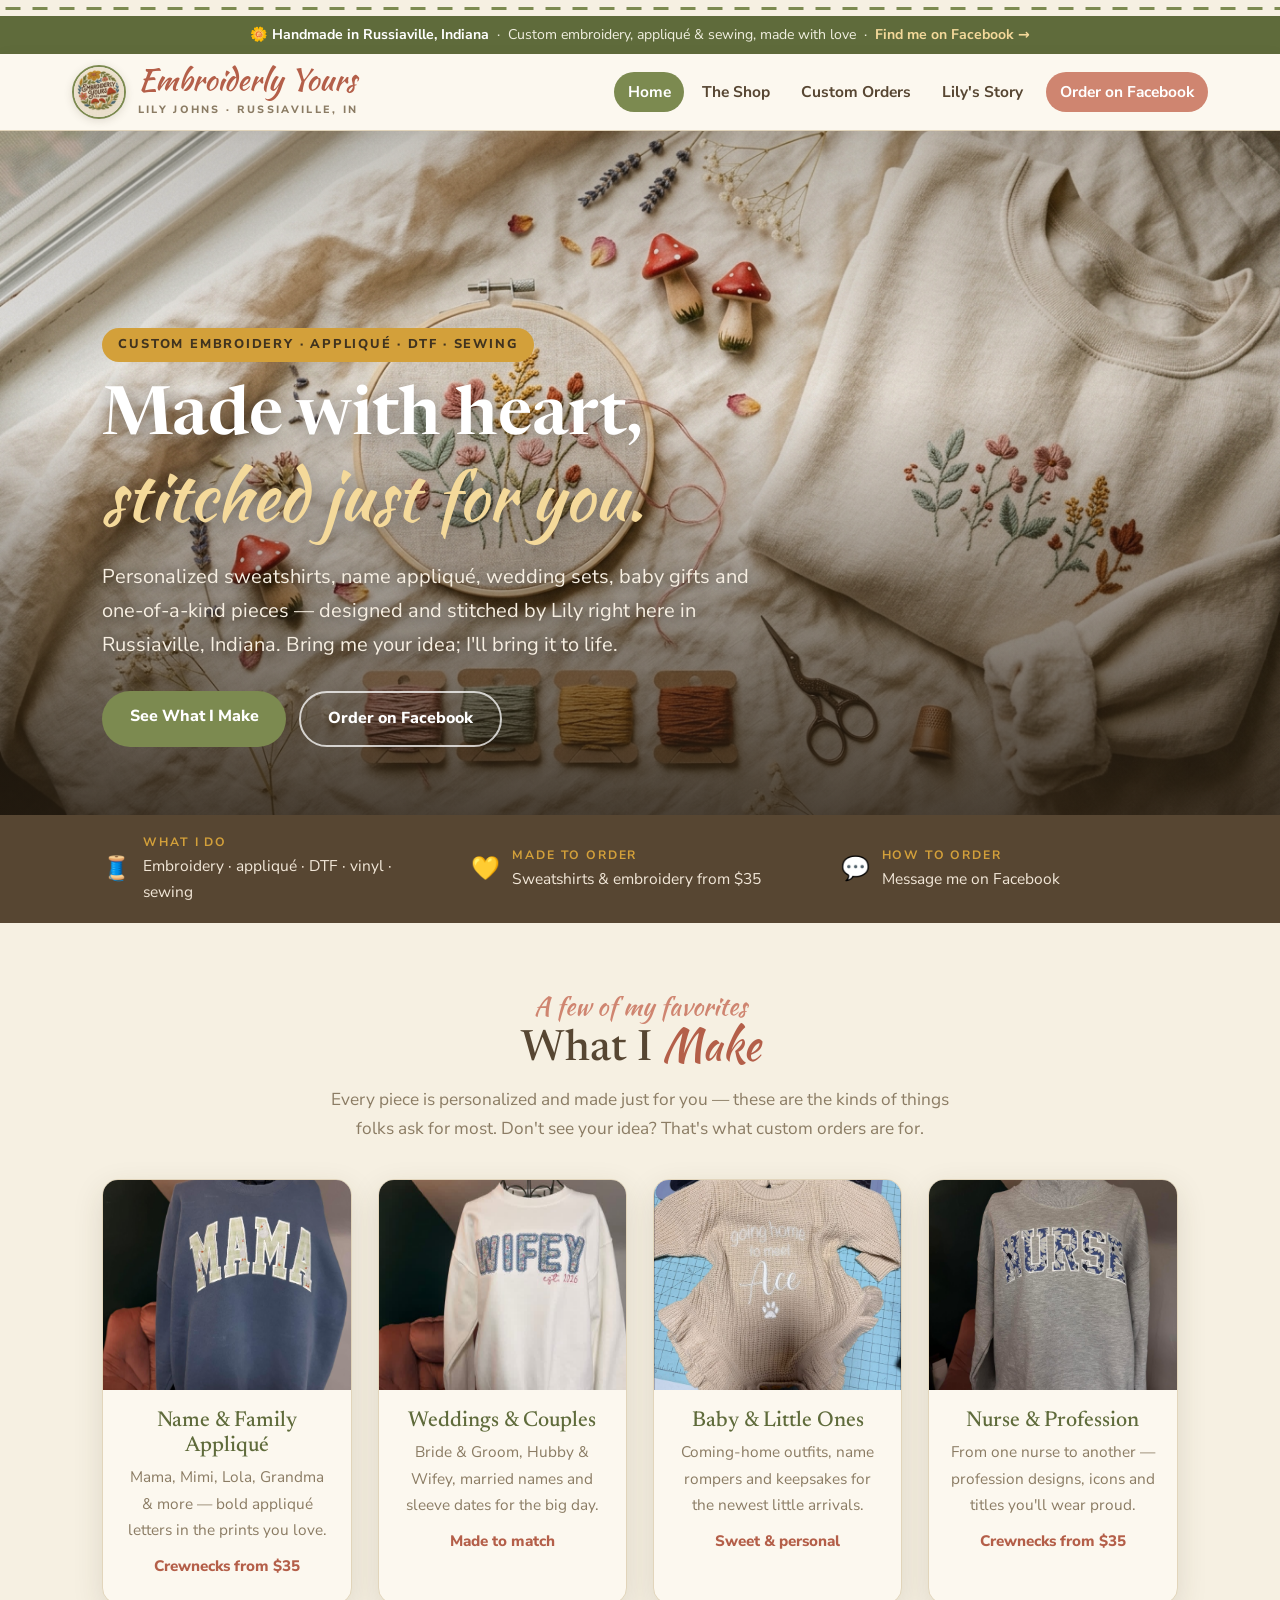
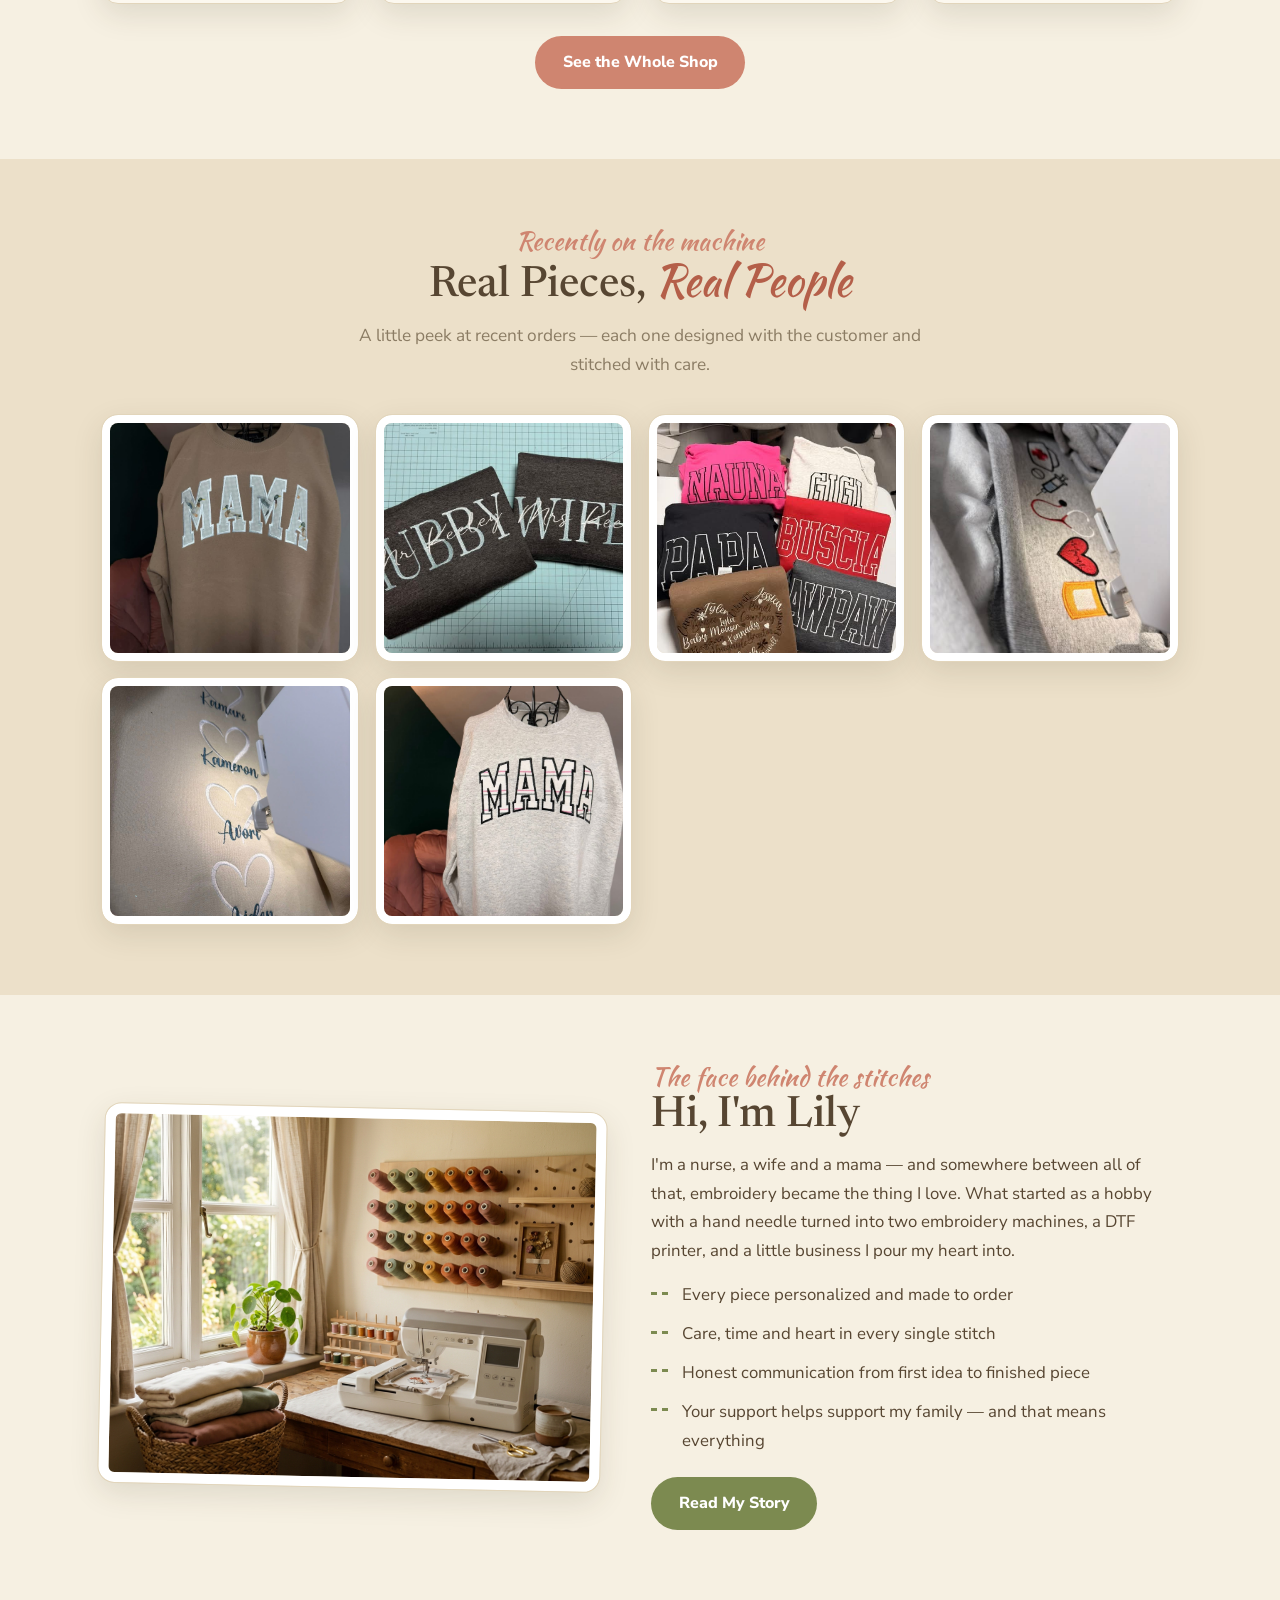
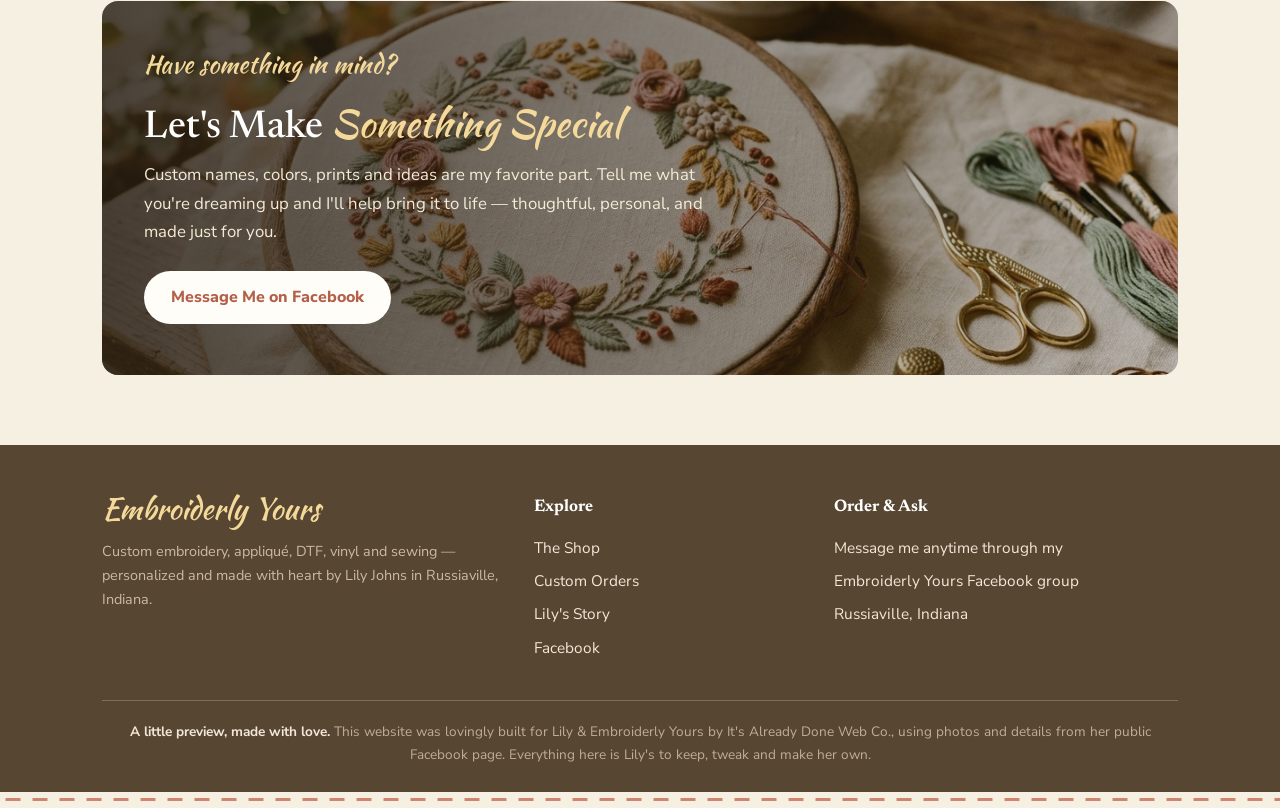
==== index.html @ 43613819 "Embroiderly Yours — first full site (home, shop, about, custom) Family surprise build for Lily Johns" ====
<!DOCTYPE html>
<html lang="en">
<head>
<meta charset="UTF-8">
<meta name="viewport" content="width=device-width, initial-scale=1.0">
<title>Embroiderly Yours — Custom Embroidery & Sewing · Russiaville, Indiana</title>
<meta name="description" content="Embroiderly Yours by Lily Johns — personalized appliqué, machine embroidery, DTF, vinyl and sewing, made with heart in Russiaville, Indiana. Mama & family names, weddings, baby gifts and custom pieces.">
<link rel="icon" href="data:image/svg+xml,<svg xmlns='http://www.w3.org/2000/svg' viewBox='0 0 100 100'><rect width='100' height='100' rx='20' fill='%23f6f0e2'/><circle cx='50' cy='50' r='10' fill='%23d3a03a'/><g fill='%23cf8570'><circle cx='50' cy='30' r='9'/><circle cx='50' cy='70' r='9'/><circle cx='30' cy='50' r='9'/><circle cx='70' cy='50' r='9'/></g></svg>">
<link rel="stylesheet" href="css/style.css">
</head>
<body>

<div class="stitch"></div>
<div class="topbar">🌼 <strong>Handmade in Russiaville, Indiana</strong> &nbsp;·&nbsp; Custom embroidery, appliqué &amp; sewing, made with love &nbsp;·&nbsp; <a href="https://www.facebook.com/groups/518523663008376/" target="_blank" rel="noopener">Find me on Facebook →</a></div>

<header class="site">
  <div class="nav-row">
    <a class="brand" href="index.html">
      <img class="brand-mark" src="assets/logo.jpg" alt="Embroiderly Yours logo — an embroidered floral wreath">
      <span>
        <span class="brand-name">Embroiderly Yours</span>
        <span class="brand-tag">Lily Johns · Russiaville, IN</span>
      </span>
    </a>
    <nav class="main">
      <a href="index.html" class="active">Home</a>
      <a href="shop.html">The Shop</a>
      <a href="custom.html">Custom Orders</a>
      <a href="about.html">Lily's Story</a>
      <a href="https://www.facebook.com/groups/518523663008376/" target="_blank" rel="noopener" class="cta">Order on Facebook</a>
    </nav>
  </div>
</header>

<section class="hero">
  <img class="hero-bg" src="assets/hero.png" alt="A cottagecore embroidery flatlay: a hoop of hand-stitched wildflowers, a cream sweatshirt with embroidered flowers, threads and little toadstools on cream linen">
  <div class="wrap hero-inner">
    <span class="kicker">Custom embroidery · appliqué · DTF · sewing</span>
    <h1>Made with heart, <span class="script">stitched just for you.</span></h1>
    <p class="lede">Personalized sweatshirts, name appliqué, wedding sets, baby gifts and one-of-a-kind pieces — designed and stitched by Lily right here in Russiaville, Indiana. Bring me your idea; I'll bring it to life.</p>
    <div class="btns">
      <a class="btn btn-sage" href="shop.html">See What I Make</a>
      <a class="btn btn-outline" href="https://www.facebook.com/groups/518523663008376/" target="_blank" rel="noopener">Order on Facebook</a>
    </div>
  </div>
</section>

<div class="info-strip">
  <div class="wrap">
    <div class="cell"><span class="info-ico">🧵</span><div><strong>What I do</strong> Embroidery · appliqué · DTF · vinyl · sewing</div></div>
    <div class="cell"><span class="info-ico">💛</span><div><strong>Made to order</strong> Sweatshirts &amp; embroidery from $35</div></div>
    <div class="cell"><span class="info-ico">💬</span><div><strong>How to order</strong> <a href="https://www.facebook.com/groups/518523663008376/" target="_blank" rel="noopener">Message me on Facebook</a></div></div>
  </div>
</div>

<section class="block">
  <div class="wrap center">
    <p class="eyebrow">A few of my favorites</p>
    <h2>What I <span class="script">Make</span></h2>
    <p class="sub">Every piece is personalized and made just for you — these are the kinds of things folks ask for most. Don't see your idea? That's what custom orders are for.</p>
    <div class="grid grid-4">
      <div class="card">
        <img src="assets/mama-goose.jpg" alt="A dusty-blue crewneck with MAMA in green gingham goose appliqué lettering">
        <div class="pad"><h3>Name &amp; Family Appliqué</h3><p>Mama, Mimi, Lola, Grandma &amp; more — bold appliqué letters in the prints you love.</p><span class="from">Crewnecks from $35</span></div>
      </div>
      <div class="card">
        <img src="assets/wifey-floral.jpg" alt="A white crewneck with WIFEY in floral appliqué and est. 2026 in red script">
        <div class="pad"><h3>Weddings &amp; Couples</h3><p>Bride &amp; Groom, Hubby &amp; Wifey, married names and sleeve dates for the big day.</p><span class="from">Made to match</span></div>
      </div>
      <div class="card">
        <img src="assets/baby-ace.jpg" alt="A knit baby romper embroidered with 'going home to meet Ace' and a paw print">
        <div class="pad"><h3>Baby &amp; Little Ones</h3><p>Coming-home outfits, name rompers and keepsakes for the newest little arrivals.</p><span class="from">Sweet &amp; personal</span></div>
      </div>
      <div class="card">
        <img src="assets/nurse-daisy.jpg" alt="A grey sweatshirt with NURSE in blue daisy floral appliqué lettering">
        <div class="pad"><h3>Nurse &amp; Profession</h3><p>From one nurse to another — profession designs, icons and titles you'll wear proud.</p><span class="from">Crewnecks from $35</span></div>
      </div>
    </div>
    <p style="margin-top:2rem"><a class="btn btn-rose" href="shop.html">See the Whole Shop</a></p>
  </div>
</section>

<section class="block block--deep">
  <div class="wrap center">
    <p class="eyebrow">Recently on the machine</p>
    <h2>Real Pieces, <span class="script">Real People</span></h2>
    <p class="sub">A little peek at recent orders — each one designed with the customer and stitched with care.</p>
    <div class="gallery">
      <figure><img src="assets/mama-mallard.jpg" alt="Tan crewneck with MAMA in mallard-duck appliqué letters"></figure>
      <figure><img src="assets/hubby-wifey.jpg" alt="Charcoal sweatshirts reading HUBBY and WIFEY with Mr and Mrs script names"></figure>
      <figure><img src="assets/grandparent-stack.jpg" alt="A stack of grandparent-name sweatshirts: Nauna, Gigi, Papa, Buscia, Pawpaw and a family-names design"></figure>
      <figure><img src="assets/nurse-icons.jpg" alt="A grey sweatshirt sleeve embroidered with nurse icons — cap, stethoscope, heart with heartbeat and a band-aid"></figure>
      <figure><img src="assets/baby-names.jpg" alt="Cream baby pieces embroidered with script names and little hearts"></figure>
      <figure><img src="assets/mama-stripe.jpg" alt="A heather-grey crewneck with MAMA in striped appliqué lettering"></figure>
    </div>
  </div>
</section>

<section class="block">
  <div class="wrap">
    <div class="split rev">
      <div class="split-img"><img src="assets/workspace.png" alt="Lily's cozy home studio: an embroidery machine, a pegboard of earthy thread spools, a plant and folded sweatshirts by a sunny window"></div>
      <div>
        <p class="eyebrow">The face behind the stitches</p>
        <h2>Hi, I'm Lily</h2>
        <p>I'm a nurse, a wife and a mama — and somewhere between all of that, embroidery became the thing I love. What started as a hobby with a hand needle turned into two embroidery machines, a DTF printer, and a little business I pour my heart into.</p>
        <ul class="checks">
          <li>Every piece personalized and made to order</li>
          <li>Care, time and heart in every single stitch</li>
          <li>Honest communication from first idea to finished piece</li>
          <li>Your support helps support my family — and that means everything</li>
        </ul>
        <p style="margin-top:1.4rem"><a class="btn btn-sage" href="about.html">Read My Story</a></p>
      </div>
    </div>
  </div>
</section>

<section class="block" style="padding-top:0">
  <div class="wrap">
    <div class="banner">
      <img class="bg" src="assets/custom.png" alt="An embroidery hoop with an in-progress floral wreath, small scissors and threads in earthy tones on cream linen">
      <div class="pad">
        <p class="eyebrow" style="color:#f4d99a">Have something in mind?</p>
        <h2>Let's Make <span class="script">Something Special</span></h2>
        <p>Custom names, colors, prints and ideas are my favorite part. Tell me what you're dreaming up and I'll help bring it to life — thoughtful, personal, and made just for you.</p>
        <a class="btn btn-cream" href="https://www.facebook.com/groups/518523663008376/" target="_blank" rel="noopener">Message Me on Facebook</a>
      </div>
    </div>
  </div>
</section>

<footer class="site">
  <div class="wrap">
    <div class="cols">
      <div>
        <span class="brand-name">Embroiderly Yours</span>
        <p class="small">Custom embroidery, appliqué, DTF, vinyl and sewing — personalized and made with heart by Lily Johns in Russiaville, Indiana.</p>
      </div>
      <div>
        <h4>Explore</h4>
        <ul>
          <li><a href="shop.html">The Shop</a></li>
          <li><a href="custom.html">Custom Orders</a></li>
          <li><a href="about.html">Lily's Story</a></li>
          <li><a href="https://www.facebook.com/groups/518523663008376/" target="_blank" rel="noopener">Facebook</a></li>
        </ul>
      </div>
      <div>
        <h4>Order &amp; Ask</h4>
        <ul>
          <li>Message me anytime through my</li>
          <li><a href="https://www.facebook.com/groups/518523663008376/" target="_blank" rel="noopener">Embroiderly Yours Facebook group</a></li>
          <li>Russiaville, Indiana</li>
        </ul>
      </div>
    </div>
    <div class="footnote">
      <strong>A little preview, made with love.</strong> This website was lovingly built for Lily &amp; Embroiderly Yours by It's Already Done Web Co., using photos and details from her public Facebook page. Everything here is Lily's to keep, tweak and make her own.
    </div>
  </div>
</footer>
<div class="stitch stitch--rose"></div>

<script>
  // Privacy-friendly analytics (GoatCounter) - no cookies, records host+path only
  window.goatcounter = { path: function(p) { return location.host + p; } };
</script>
<script data-goatcounter="https://flylow3d.goatcounter.com/count" async src="//gc.zgo.at/count.js"></script>
</body>
</html>
---- css/style.css ----
/* ============================================================
   Embroiderly Yours — cottagecore machine embroidery & sewing
   Cream linen · walnut thread · sage · dusty rose · goldenrod · mushroom rust
   Fonts: Kaushan Script (wordmark/accents) + Newsreader (headings) + Nunito Sans (body)
   Signature motif: running-stitch dashes + aida-cloth cross-stitch texture
   ============================================================ */

@import url('https://fonts.googleapis.com/css2?family=Kaushan+Script&family=Newsreader:ital,opsz,wght@0,6..72,400;0,6..72,500;0,6..72,600;1,6..72,400;1,6..72,500&family=Nunito+Sans:ital,wght@0,400;0,600;0,700;0,800;1,400&display=swap');

:root {
  --cream: #f6f0e2;
  --cream-deep: #ece0c9;
  --panel: #fcf8ef;
  --line: #e2d5bb;
  --walnut: #574632;
  --walnut-deep: #40331f;
  --muted: #8b7c64;
  --sage: #7c8a50;
  --sage-deep: #5f6b3b;
  --rose: #cf8570;
  --rose-deep: #b45f49;
  --gold: #d3a03a;
  --gold-deep: #b9852a;
  --mush: #ab4a30;
  --blue: #6d89a3;
  --radius: 16px;
  --shadow: 0 10px 30px rgba(64, 51, 31, 0.13);
}

* { margin: 0; padding: 0; box-sizing: border-box; }
html { scroll-behavior: smooth; }

body {
  overflow-x: hidden;
  background: var(--cream);
  color: var(--walnut);
  font-family: 'Nunito Sans', system-ui, sans-serif;
  font-size: 1.05rem;
  line-height: 1.7;
}

img { max-width: 100%; display: block; }
::selection { background: var(--sage); color: #fff; }

h1, h2, h3 { font-family: 'Newsreader', Georgia, serif; font-weight: 500; line-height: 1.16; }

.wrap { max-width: 1120px; margin: 0 auto; padding: 0 1.4rem; }
a { color: var(--sage-deep); }

/* ---------- running-stitch divider (signature motif) ---------- */
.stitch {
  height: 16px;
  background-image: repeating-linear-gradient(90deg, var(--sage) 0 15px, transparent 15px 27px);
  background-size: 27px 3px;
  background-position: center;
  background-repeat: repeat-x;
}
.stitch--rose { background-image: repeating-linear-gradient(90deg, var(--rose) 0 15px, transparent 15px 27px); }
.stitch--gold { background-image: repeating-linear-gradient(90deg, var(--gold) 0 15px, transparent 15px 27px); }

/* aida-cloth cross-stitch texture, ultra-subtle */
.aida {
  background-color: var(--panel);
  background-image:
    linear-gradient(rgba(87,70,50,0.045) 1px, transparent 1px),
    linear-gradient(90deg, rgba(87,70,50,0.045) 1px, transparent 1px);
  background-size: 9px 9px;
}

/* ---------- topbar & header ---------- */
.topbar {
  background: var(--sage-deep);
  color: #f1efe0;
  font-size: 0.88rem;
  text-align: center;
  padding: 0.45rem 1rem;
}
.topbar strong { color: #fff; }
.topbar a { color: #f4d99a; font-weight: 700; text-decoration: none; }

header.site {
  background: var(--panel);
  border-bottom: 1px solid var(--line);
  position: sticky; top: 0; z-index: 50;
  box-shadow: 0 2px 14px rgba(64,51,31,0.06);
}
.nav-row {
  display: flex; align-items: center; justify-content: space-between;
  gap: 1rem; padding: 0.65rem 1.4rem; max-width: 1180px; margin: 0 auto; flex-wrap: wrap;
}
.brand { text-decoration: none; display: flex; align-items: center; gap: 0.7rem; }
.brand-mark {
  width: 54px; height: 54px; border-radius: 50%; flex-shrink: 0;
  object-fit: cover; border: 2px solid var(--sage);
  box-shadow: 0 2px 8px rgba(64,51,31,0.15);
}
.brand-name {
  font-family: 'Kaushan Script', cursive; font-weight: 400;
  font-size: 1.85rem; color: var(--rose-deep); line-height: 1;
}
.brand-tag {
  display: block; font-family: 'Nunito Sans', sans-serif;
  font-size: 0.66rem; font-weight: 800; letter-spacing: 0.22em;
  text-transform: uppercase; color: var(--muted); margin-top: 2px;
}
nav.main { display: flex; align-items: center; gap: 0.25rem; flex-wrap: wrap; }
nav.main a {
  text-decoration: none; color: var(--walnut); font-weight: 700; font-size: 0.97rem;
  padding: 0.45rem 0.85rem; border-radius: 999px; transition: background 0.15s, color 0.15s;
}
nav.main a:hover { background: var(--cream-deep); color: var(--sage-deep); }
nav.main a.active { background: var(--sage); color: #fff; }
nav.main a.cta { background: var(--rose); color: #fff; margin-left: 0.35rem; }
nav.main a.cta:hover { background: var(--rose-deep); color: #fff; }

/* ---------- hero ---------- */
.hero {
  position: relative; min-height: 76vh;
  display: flex; align-items: flex-end;
  color: #fff; isolation: isolate; overflow: hidden;
}
.hero-bg { position: absolute; inset: 0; width: 100%; height: 100%; object-fit: cover; z-index: -2; }
.hero::after {
  content: ""; position: absolute; inset: 0; z-index: -1;
  background: linear-gradient(180deg, rgba(45,35,22,0.25) 0%, rgba(45,35,22,0.05) 38%, rgba(40,30,18,0.82) 100%);
}
.hero-inner { padding-top: 5.5rem; padding-bottom: 3.2rem; width: 100%; }
.hero .kicker {
  display: inline-block; background: var(--gold);
  color: var(--walnut-deep); font-weight: 800; font-size: 0.8rem;
  letter-spacing: 0.14em; text-transform: uppercase;
  padding: 0.4rem 1rem; border-radius: 999px; margin-bottom: 1.1rem;
}
.hero h1 {
  color: #fff; font-size: clamp(2.5rem, 5.6vw, 4.2rem);
  max-width: 17ch; text-shadow: 0 3px 22px rgba(0,0,0,0.42); font-weight: 600;
}
.hero h1 .script { font-family: 'Kaushan Script', cursive; color: #f4d99a; font-weight: 400; }
.hero p.lede {
  max-width: 55ch; margin: 1rem 0 1.8rem;
  font-size: clamp(1.05rem, 1.7vw, 1.25rem);
  color: #f7efe2; text-shadow: 0 2px 12px rgba(0,0,0,0.48);
}
.hero .btns { display: flex; gap: 0.8rem; flex-wrap: wrap; margin-bottom: 1rem; }
.hero--page { min-height: 42vh; }
.hero--page .hero-inner { padding-top: 4rem; padding-bottom: 2.4rem; }

/* ---------- buttons ---------- */
.btn {
  display: inline-block; text-decoration: none; font-weight: 800;
  font-family: 'Nunito Sans', sans-serif; font-size: 1rem;
  padding: 0.8rem 1.7rem; border-radius: 999px;
  transition: transform 0.12s, box-shadow 0.12s, background 0.15s;
}
.btn:hover { transform: translateY(-2px); box-shadow: 0 10px 24px rgba(0,0,0,0.18); }
.btn-sage { background: var(--sage); color: #fff; }
.btn-sage:hover { background: var(--sage-deep); }
.btn-rose { background: var(--rose); color: #fff; }
.btn-rose:hover { background: var(--rose-deep); }
.btn-cream { background: #fffdf8; color: var(--rose-deep); }
.btn-outline { background: transparent; color: #fff; border: 2px solid rgba(255,255,255,0.75); }
.btn-outline:hover { background: rgba(255,255,255,0.15); }

/* ---------- info strip ---------- */
.info-strip { background: var(--walnut); color: #f2e7d8; }
.info-strip .wrap {
  display: grid; grid-template-columns: repeat(auto-fit, minmax(230px, 1fr));
  gap: 0.5rem 2rem; padding: 1.1rem 1.4rem;
}
.info-strip .cell { display: flex; align-items: center; gap: 0.75rem; font-size: 0.97rem; }
.info-strip .cell strong { display: block; font-size: 0.76rem; letter-spacing: 0.15em; text-transform: uppercase; color: var(--gold); }
.info-strip a { color: #f2e7d8; text-decoration: none; }
.info-strip a:hover { color: #fff; text-decoration: underline; }
.info-ico { font-size: 1.45rem; line-height: 1; }

/* ---------- sections ---------- */
section.block { padding: 4.4rem 0; }
section.block--deep { background: var(--cream-deep); }
section.block--white { background: var(--panel); }
.eyebrow {
  font-family: 'Kaushan Script', cursive; font-size: 1.55rem;
  color: var(--rose); margin-bottom: 0.1rem; line-height: 1;
}
.block h2 { font-size: clamp(1.9rem, 3.6vw, 2.7rem); margin-bottom: 0.6rem; }
.block h2 .script { font-family: 'Kaushan Script', cursive; color: var(--rose-deep); font-weight: 400; }
.block .sub { color: var(--muted); max-width: 62ch; margin-bottom: 2.2rem; font-size: 1.08rem; }
.center { text-align: center; }
.center .sub { margin-left: auto; margin-right: auto; }

/* ---------- cards ---------- */
.grid { display: grid; gap: 1.6rem; }
.grid-2 { grid-template-columns: repeat(auto-fit, minmax(300px, 1fr)); }
.grid-3 { grid-template-columns: repeat(auto-fit, minmax(260px, 1fr)); }
.grid-4 { grid-template-columns: repeat(auto-fit, minmax(230px, 1fr)); }
.card {
  background: var(--panel); border-radius: var(--radius); overflow: hidden;
  box-shadow: var(--shadow); display: flex; flex-direction: column;
  transition: transform 0.18s, box-shadow 0.18s;
  border: 1px solid var(--line);
}
.card:hover { transform: translateY(-5px); box-shadow: 0 16px 40px rgba(64,51,31,0.18); }
.card img { height: 210px; width: 100%; object-fit: cover; }
.card .pad { padding: 1.2rem 1.3rem 1.4rem; flex: 1; }
.card h3 { font-size: 1.35rem; margin-bottom: 0.35rem; color: var(--sage-deep); }
.card p { color: var(--muted); font-size: 0.96rem; }
.card .from { display: inline-block; margin-top: 0.7rem; font-weight: 800; color: var(--rose-deep); font-size: 0.95rem; }

/* ---------- split ---------- */
.split { display: grid; grid-template-columns: 1.05fr 1fr; gap: 3rem; align-items: center; }
.split.rev { grid-template-columns: 1fr 1.05fr; }
.split-img {
  border-radius: var(--radius); overflow: hidden; box-shadow: var(--shadow);
  border: 10px solid #fff; outline: 1px solid var(--line); transform: rotate(-1.2deg);
}
.split.rev .split-img { transform: rotate(1.2deg); }
.split-img img { width: 100%; height: 100%; object-fit: cover; }
@media (max-width: 840px) { .split, .split.rev { grid-template-columns: 1fr; gap: 1.8rem; } }

ul.checks { list-style: none; margin-top: 1rem; }
ul.checks li { padding-left: 1.9rem; position: relative; margin-bottom: 0.65rem; }
ul.checks li::before {
  content: ""; position: absolute; left: 0; top: 0.62em; width: 1.05rem; height: 0;
  border-top: 3px dashed var(--sage); /* running stitch bullet */
}

/* ---------- reviews / notes ---------- */
.review {
  background: var(--panel); border-radius: var(--radius); box-shadow: var(--shadow);
  padding: 1.8rem 1.7rem 1.5rem; position: relative; border: 1px solid var(--line);
}
.review::before {
  content: "\201C"; font-family: 'Newsreader', serif; font-size: 4.2rem;
  color: var(--cream-deep); position: absolute; top: 0.3rem; left: 1.1rem; line-height: 1;
}
.review p { position: relative; font-size: 1rem; margin-bottom: 1rem; padding-top: 0.9rem; font-style: italic; }
.review .who { font-weight: 800; color: var(--rose-deep); font-size: 0.92rem; font-style: normal; }
.review .stars { color: var(--gold-deep); letter-spacing: 0.12em; margin-bottom: 0.2rem; }

/* ---------- price board ---------- */
.menu-board {
  background: var(--panel);
  border: 3px solid var(--sage);
  border-radius: 22px;
  box-shadow: var(--shadow);
  padding: clamp(1.4rem, 4vw, 3rem);
}
.menu-section { margin-bottom: 2.6rem; }
.menu-section:last-child { margin-bottom: 0; }
.menu-section > h3 {
  font-size: 1.6rem; color: var(--sage-deep);
  display: flex; align-items: center; gap: 0.9rem; margin-bottom: 0.3rem;
}
.menu-section > h3::after {
  content: ""; flex: 1; height: 3px;
  background-image: repeating-linear-gradient(90deg, var(--sage) 0 13px, transparent 13px 23px);
  background-size: 23px 3px; background-repeat: repeat-x; background-position: center;
}
.menu-section .note { color: var(--muted); font-size: 0.95rem; font-style: italic; margin-bottom: 1.1rem; }
.menu-items { display: grid; grid-template-columns: 1fr 1fr; gap: 0.35rem 2.6rem; }
@media (max-width: 760px) { .menu-items { grid-template-columns: 1fr; } }
.mi {
  display: grid; grid-template-columns: 1fr auto; gap: 0.2rem 1rem;
  padding: 0.7rem 0.2rem; border-bottom: 2px dotted var(--line);
}
.mi .n { font-weight: 800; font-size: 1.03rem; }
.mi .p { font-weight: 800; color: var(--rose-deep); white-space: nowrap; }
.mi .d { grid-column: 1 / -1; color: var(--muted); font-size: 0.92rem; line-height: 1.5; }
.pill {
  display: inline-block; background: var(--gold); color: var(--walnut-deep);
  font-size: 0.7rem; font-weight: 800; letter-spacing: 0.08em; text-transform: uppercase;
  border-radius: 999px; padding: 0.1rem 0.6rem; margin-left: 0.45rem; vertical-align: 2px;
}

/* ---------- banner ---------- */
.banner {
  position: relative; color: #fff; isolation: isolate; overflow: hidden;
  border-radius: var(--radius);
}
.banner img.bg { position: absolute; inset: 0; width: 100%; height: 100%; object-fit: cover; z-index: -2; }
.banner::after {
  content: ""; position: absolute; inset: 0; z-index: -1;
  background: linear-gradient(90deg, rgba(40,30,18,0.84) 0%, rgba(40,30,18,0.45) 60%, rgba(40,30,18,0.2) 100%);
}
.banner .pad { padding: 3.2rem 2.6rem; max-width: 62%; }
.banner h2 { color: #fff; font-size: clamp(1.7rem, 3vw, 2.4rem); margin-bottom: 0.7rem; }
.banner h2 .script { font-family: 'Kaushan Script', cursive; color: #f4d99a; font-weight: 400; }
.banner p { color: #f4ead6; margin-bottom: 1.5rem; }
@media (max-width: 720px) { .banner .pad { max-width: 100%; padding: 2.4rem 1.6rem; } }

/* ---------- gallery ---------- */
.gallery { display: grid; grid-template-columns: repeat(auto-fill, minmax(220px, 1fr)); gap: 1.1rem; }
.gallery figure {
  border-radius: var(--radius); overflow: hidden; box-shadow: var(--shadow);
  border: 8px solid #fff; outline: 1px solid var(--line);
}
.gallery img { width: 100%; height: 230px; object-fit: cover; }

/* ---------- how-to-order steps ---------- */
.steps { display: grid; grid-template-columns: repeat(auto-fit, minmax(220px, 1fr)); gap: 1.4rem; }
.step {
  background: var(--panel); border: 1px solid var(--line); border-radius: var(--radius);
  padding: 1.6rem 1.4rem; box-shadow: var(--shadow); position: relative;
}
.step .num {
  width: 42px; height: 42px; border-radius: 50%; background: var(--rose); color: #fff;
  display: grid; place-items: center; font-family: 'Newsreader', serif; font-size: 1.3rem;
  font-weight: 600; margin-bottom: 0.8rem;
}
.step h3 { font-size: 1.25rem; margin-bottom: 0.35rem; color: var(--sage-deep); }
.step p { color: var(--muted); font-size: 0.97rem; }

.tip {
  background: var(--cream-deep); border-left: 5px solid var(--sage);
  border-radius: 0 12px 12px 0; padding: 1rem 1.3rem;
  font-size: 0.98rem; margin: 1.6rem 0;
}
.tip strong { color: var(--sage-deep); }

/* ---------- footer ---------- */
footer.site { background: var(--walnut); color: #f2e7d8; }
footer.site .cols {
  display: grid; grid-template-columns: 1.5fr 1fr 1.3fr;
  gap: 2.2rem; padding: 3rem 0 2rem;
}
@media (max-width: 780px) { footer.site .cols { grid-template-columns: 1fr 1fr; } }
@media (max-width: 500px) { footer.site .cols { grid-template-columns: 1fr; } }
footer.site h4 { font-family: 'Newsreader', serif; color: #fff; font-size: 1.05rem; margin-bottom: 0.8rem; }
footer.site a { color: #f2e7d8; text-decoration: none; }
footer.site a:hover { color: #fff; text-decoration: underline; }
footer.site ul { list-style: none; }
footer.site li { margin-bottom: 0.45rem; font-size: 0.96rem; }
footer.site .brand-name { color: #f4d99a; font-size: 1.9rem; }
footer.site p.small { font-size: 0.9rem; color: #cbb9a5; margin-top: 0.6rem; }
.footnote {
  border-top: 1px solid rgba(242,231,216,0.25);
  padding: 1.2rem 0 1.6rem; font-size: 0.85rem; color: #c0ad98; text-align: center;
}
.footnote strong { color: #f2e7d8; }

@media (max-width: 640px) {
  .hero { min-height: 64vh; }
  nav.main { justify-content: center; width: 100%; }
  .nav-row { justify-content: center; }
  .banner .pad { max-width: 100%; }
}
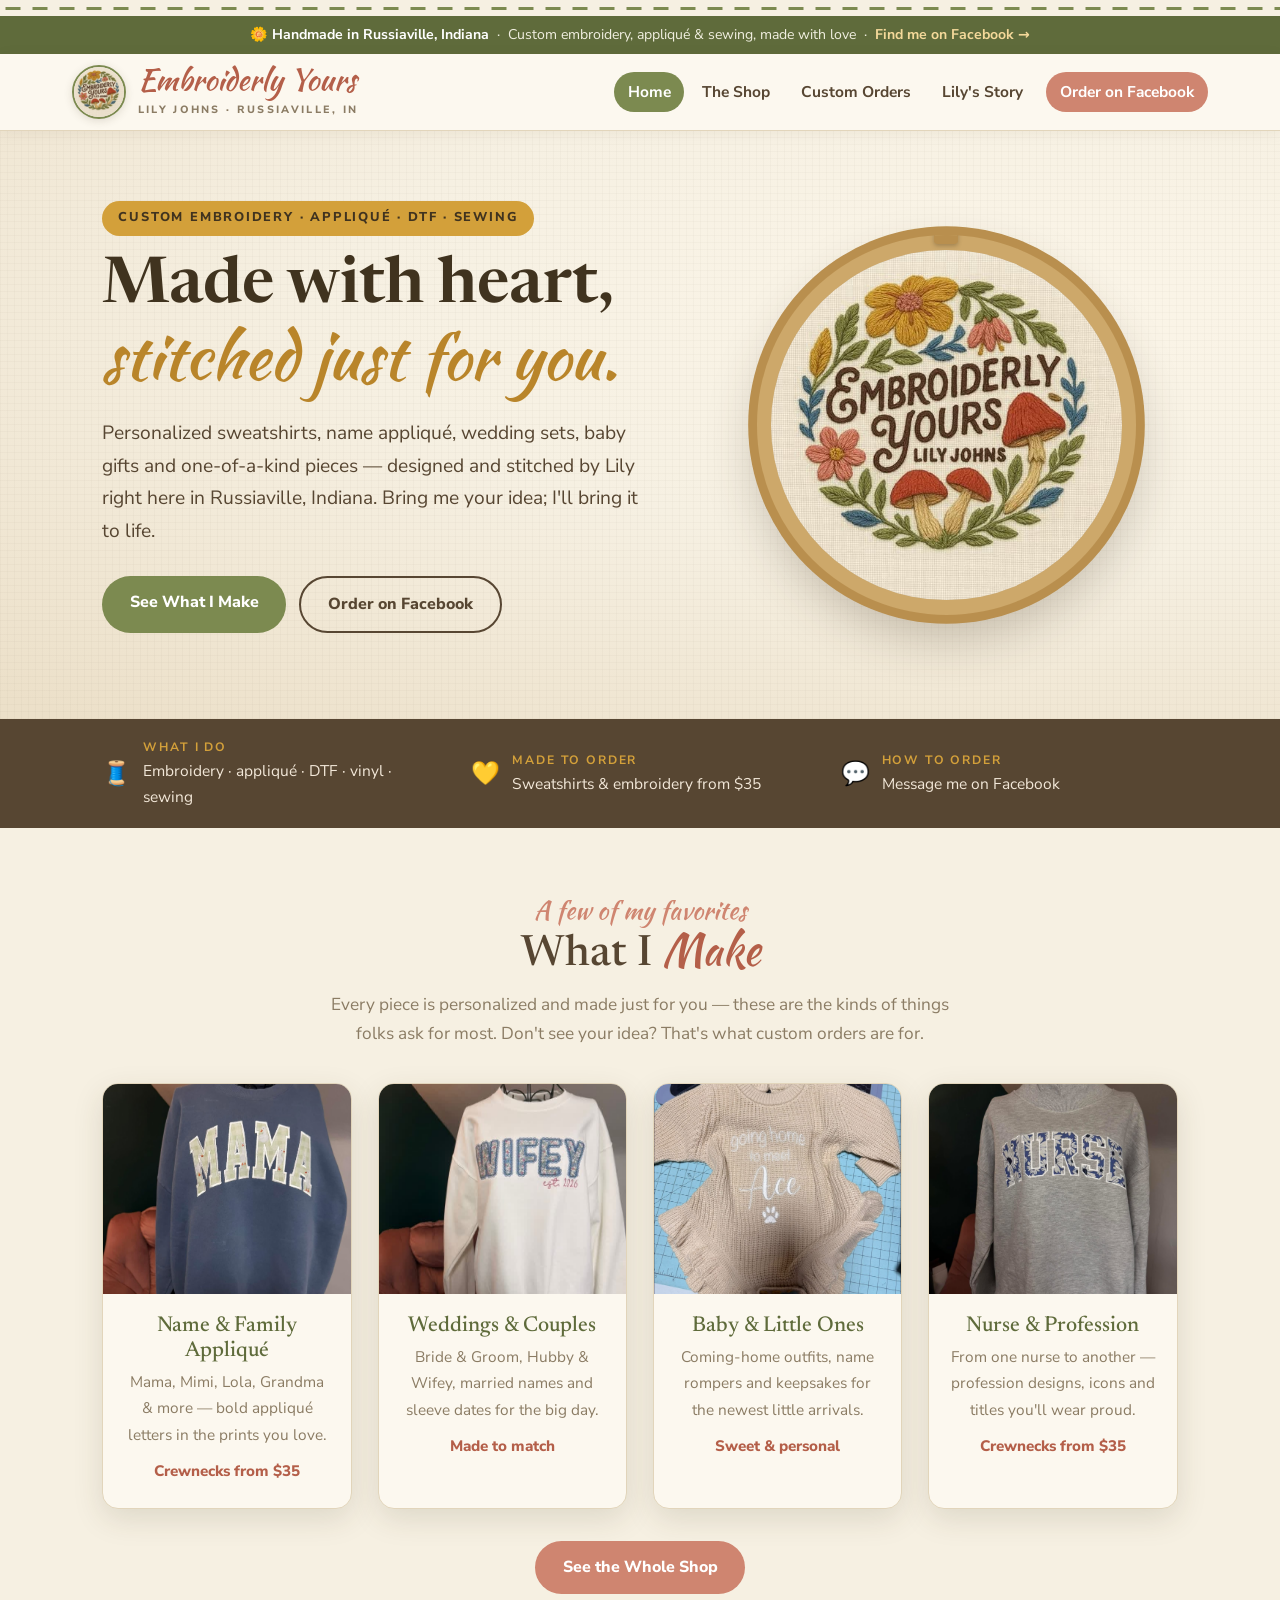
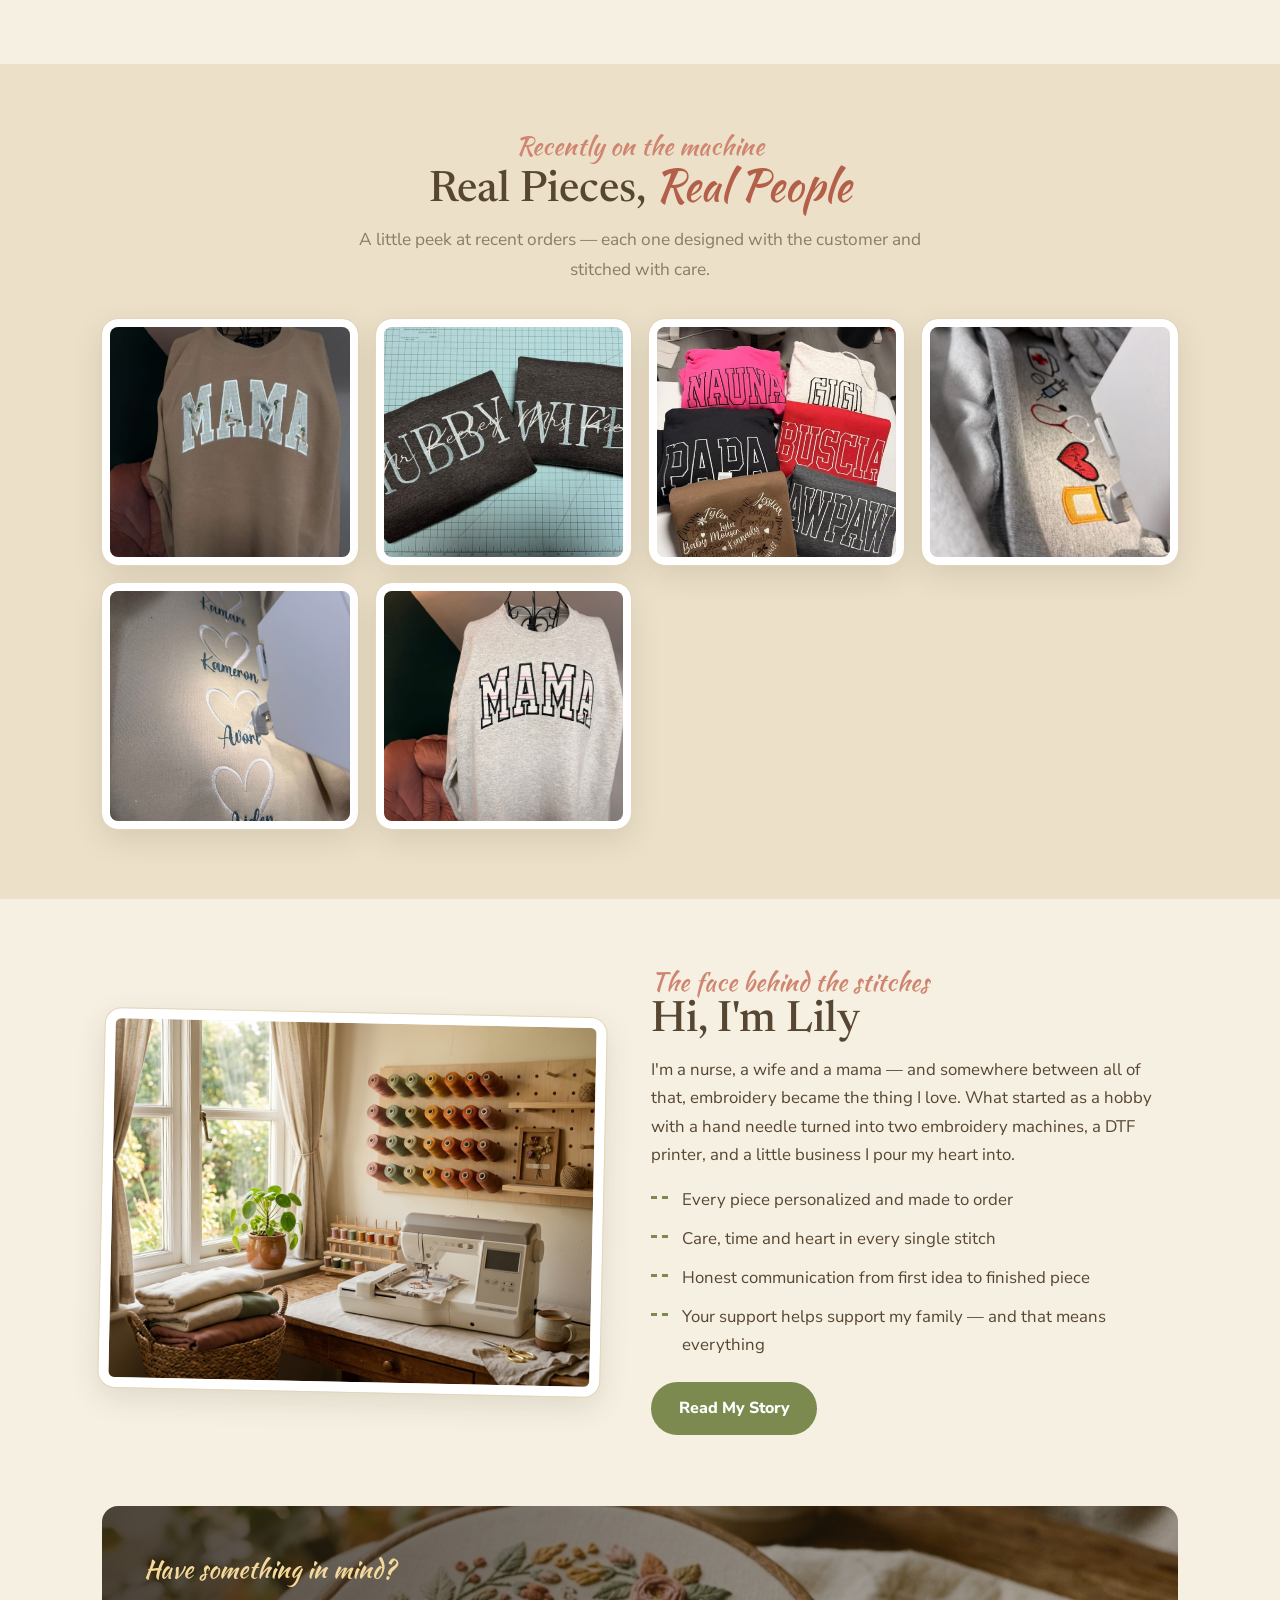
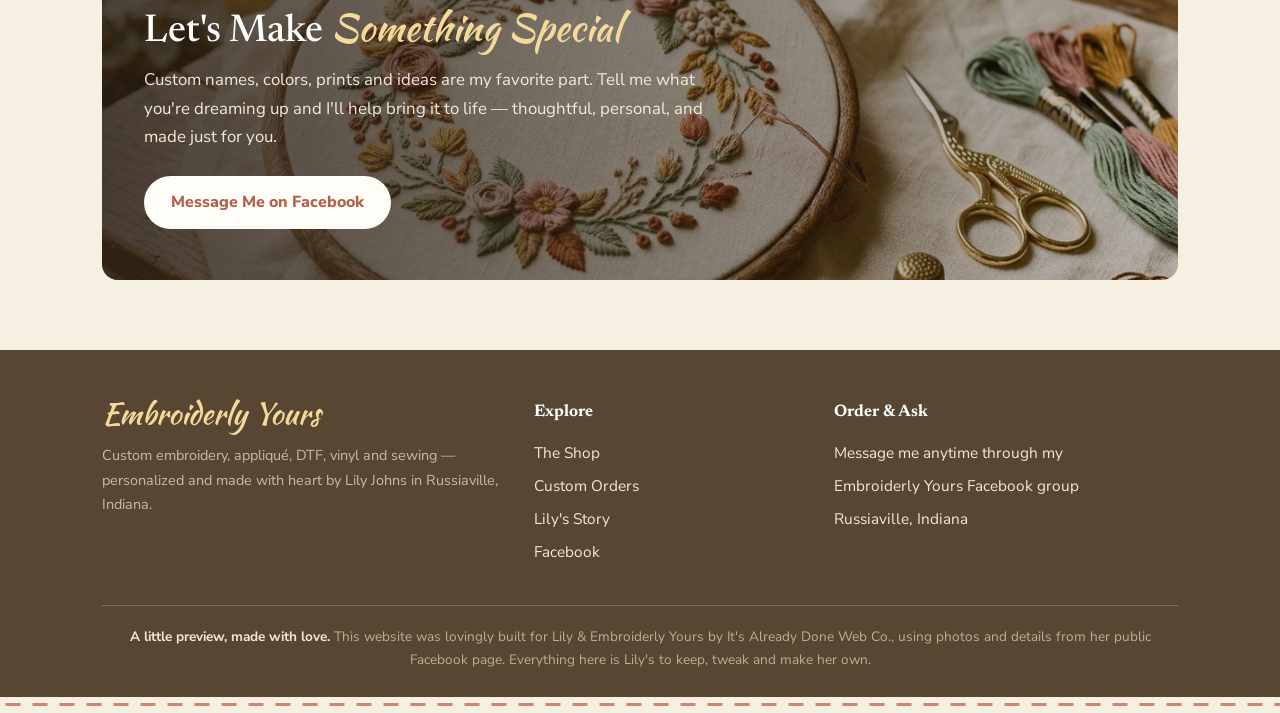
==== commit d80439b9: "Homepage hero: feature Lily's logo as an embroidery-hoop medallion Replace the dark flatlay-photo he" ====
--- a/index.html
+++ b/index.html
@@ -33,14 +33,20 @@
 </header>
 
 <section class="hero">
-  <img class="hero-bg" src="assets/hero.png" alt="A cottagecore embroidery flatlay: a hoop of hand-stitched wildflowers, a cream sweatshirt with embroidered flowers, threads and little toadstools on cream linen">
   <div class="wrap hero-inner">
-    <span class="kicker">Custom embroidery · appliqué · DTF · sewing</span>
-    <h1>Made with heart, <span class="script">stitched just for you.</span></h1>
-    <p class="lede">Personalized sweatshirts, name appliqué, wedding sets, baby gifts and one-of-a-kind pieces — designed and stitched by Lily right here in Russiaville, Indiana. Bring me your idea; I'll bring it to life.</p>
-    <div class="btns">
-      <a class="btn btn-sage" href="shop.html">See What I Make</a>
-      <a class="btn btn-outline" href="https://www.facebook.com/groups/518523663008376/" target="_blank" rel="noopener">Order on Facebook</a>
+    <div class="hero-text">
+      <span class="kicker">Custom embroidery · appliqué · DTF · sewing</span>
+      <h1>Made with heart, <span class="script">stitched just for you.</span></h1>
+      <p class="lede">Personalized sweatshirts, name appliqué, wedding sets, baby gifts and one-of-a-kind pieces — designed and stitched by Lily right here in Russiaville, Indiana. Bring me your idea; I'll bring it to life.</p>
+      <div class="btns">
+        <a class="btn btn-sage" href="shop.html">See What I Make</a>
+        <a class="btn btn-outline" href="https://www.facebook.com/groups/518523663008376/" target="_blank" rel="noopener">Order on Facebook</a>
+      </div>
+    </div>
+    <div class="hero-logo">
+      <div class="hoop">
+        <img src="assets/logo.jpg" alt="Embroiderly Yours logo — a hand-embroidered floral wreath with mushrooms, flowers and sage leaves ringing the words Embroiderly Yours, Lily Johns, on cream cross-stitch linen">
+      </div>
     </div>
   </div>
 </section>
--- a/css/style.css
+++ b/css/style.css
@@ -113,18 +113,24 @@
 nav.main a.cta { background: var(--rose); color: #fff; margin-left: 0.35rem; }
 nav.main a.cta:hover { background: var(--rose-deep); color: #fff; }
 
-/* ---------- hero ---------- */
+/* ---------- hero (homepage: cream split with logo medallion) ---------- */
 .hero {
-  position: relative; min-height: 76vh;
-  display: flex; align-items: flex-end;
-  color: #fff; isolation: isolate; overflow: hidden;
-}
-.hero-bg { position: absolute; inset: 0; width: 100%; height: 100%; object-fit: cover; z-index: -2; }
-.hero::after {
-  content: ""; position: absolute; inset: 0; z-index: -1;
-  background: linear-gradient(180deg, rgba(45,35,22,0.25) 0%, rgba(45,35,22,0.05) 38%, rgba(40,30,18,0.82) 100%);
-}
-.hero-inner { padding-top: 5.5rem; padding-bottom: 3.2rem; width: 100%; }
+  position: relative; overflow: hidden; isolation: isolate;
+  background:
+    radial-gradient(120% 90% at 82% 30%, #fbf5e8 0%, var(--cream) 46%, var(--cream-deep) 100%);
+}
+/* faint aida cross-stitch weave behind the hero */
+.hero::before {
+  content: ""; position: absolute; inset: 0; z-index: -1; opacity: 0.5;
+  background-image:
+    linear-gradient(0deg, rgba(87,70,50,0.05) 1px, transparent 1px),
+    linear-gradient(90deg, rgba(87,70,50,0.05) 1px, transparent 1px);
+  background-size: 7px 7px;
+}
+.hero-inner {
+  display: grid; grid-template-columns: 1.1fr 0.9fr; align-items: center; gap: 3rem;
+  padding-top: 4.4rem; padding-bottom: 4.4rem;
+}
 .hero .kicker {
   display: inline-block; background: var(--gold);
   color: var(--walnut-deep); font-weight: 800; font-size: 0.8rem;
@@ -132,18 +138,59 @@
   padding: 0.4rem 1rem; border-radius: 999px; margin-bottom: 1.1rem;
 }
 .hero h1 {
-  color: #fff; font-size: clamp(2.5rem, 5.6vw, 4.2rem);
-  max-width: 17ch; text-shadow: 0 3px 22px rgba(0,0,0,0.42); font-weight: 600;
-}
-.hero h1 .script { font-family: 'Kaushan Script', cursive; color: #f4d99a; font-weight: 400; }
+  color: var(--walnut-deep); font-size: clamp(2.5rem, 5.2vw, 4rem);
+  max-width: 15ch; font-weight: 600; line-height: 1.08;
+}
+.hero h1 .script { font-family: 'Kaushan Script', cursive; color: var(--gold-deep); font-weight: 400; }
 .hero p.lede {
-  max-width: 55ch; margin: 1rem 0 1.8rem;
-  font-size: clamp(1.05rem, 1.7vw, 1.25rem);
-  color: #f7efe2; text-shadow: 0 2px 12px rgba(0,0,0,0.48);
+  max-width: 46ch; margin: 1.1rem 0 1.8rem;
+  font-size: clamp(1.05rem, 1.7vw, 1.2rem); color: var(--walnut);
 }
 .hero .btns { display: flex; gap: 0.8rem; flex-wrap: wrap; margin-bottom: 1rem; }
-.hero--page { min-height: 42vh; }
-.hero--page .hero-inner { padding-top: 4rem; padding-bottom: 2.4rem; }
+
+/* logo shown as an embroidery-hoop medallion */
+.hero-logo { display: flex; justify-content: center; }
+.hoop {
+  position: relative; width: min(30rem, 82%); aspect-ratio: 1;
+  border-radius: 50%; overflow: hidden;
+  padding: 0.9rem; background: #cda86a;
+  box-shadow:
+    0 0 0 0.55rem #b98f4e,
+    0 22px 50px rgba(64, 51, 31, 0.28);
+}
+.hoop img {
+  width: 100%; height: 100%; object-fit: cover;
+  border-radius: 50%; display: block;
+  box-shadow: inset 0 0 0 1px rgba(64,51,31,0.15);
+}
+/* little hoop tightening screw at the top */
+.hoop::before {
+  content: ""; position: absolute; top: -0.55rem; left: 50%; z-index: 2;
+  width: 1.5rem; height: 1.1rem; transform: translateX(-50%);
+  background: #b98f4e; border-radius: 4px;
+  box-shadow: 0 2px 4px rgba(64,51,31,0.3);
+}
+
+/* ---------- interior page heroes (photo background + white text) ---------- */
+.hero--page {
+  min-height: 42vh; display: flex; align-items: flex-end;
+  color: #fff; background: none;
+}
+.hero--page::before { display: none; }
+.hero--page .hero-bg {
+  position: absolute; inset: 0; width: 100%; height: 100%;
+  object-fit: cover; z-index: -2;
+}
+.hero--page::after {
+  content: ""; position: absolute; inset: 0; z-index: -1;
+  background: linear-gradient(180deg, rgba(45,35,22,0.25) 0%, rgba(45,35,22,0.05) 38%, rgba(40,30,18,0.82) 100%);
+}
+.hero--page .hero-inner {
+  display: block; width: 100%; padding-top: 4rem; padding-bottom: 2.4rem;
+}
+.hero--page h1 { color: #fff; text-shadow: 0 3px 22px rgba(0,0,0,0.42); }
+.hero--page h1 .script { color: #f4d99a; }
+.hero--page p.lede { color: #f7efe2; text-shadow: 0 2px 12px rgba(0,0,0,0.48); }
 
 /* ---------- buttons ---------- */
 .btn {
@@ -158,8 +205,8 @@
 .btn-rose { background: var(--rose); color: #fff; }
 .btn-rose:hover { background: var(--rose-deep); }
 .btn-cream { background: #fffdf8; color: var(--rose-deep); }
-.btn-outline { background: transparent; color: #fff; border: 2px solid rgba(255,255,255,0.75); }
-.btn-outline:hover { background: rgba(255,255,255,0.15); }
+.btn-outline { background: transparent; color: var(--walnut); border: 2px solid var(--walnut); }
+.btn-outline:hover { background: var(--walnut); color: var(--cream); }
 
 /* ---------- info strip ---------- */
 .info-strip { background: var(--walnut); color: #f2e7d8; }
@@ -337,8 +384,17 @@
 }
 .footnote strong { color: #f2e7d8; }
 
+@media (max-width: 860px) {
+  .hero-inner { grid-template-columns: 1fr; gap: 2rem; text-align: center; }
+  .hero-text { order: 2; }
+  .hero-logo { order: 1; }
+  .hero h1, .hero p.lede { max-width: 100%; margin-left: auto; margin-right: auto; }
+  .hero .btns { justify-content: center; }
+  .hoop { width: min(20rem, 78%); }
+}
+
 @media (max-width: 640px) {
-  .hero { min-height: 64vh; }
+  .hero--page { min-height: 64vh; }
   nav.main { justify-content: center; width: 100%; }
   .nav-row { justify-content: center; }
   .banner .pad { max-width: 100%; }
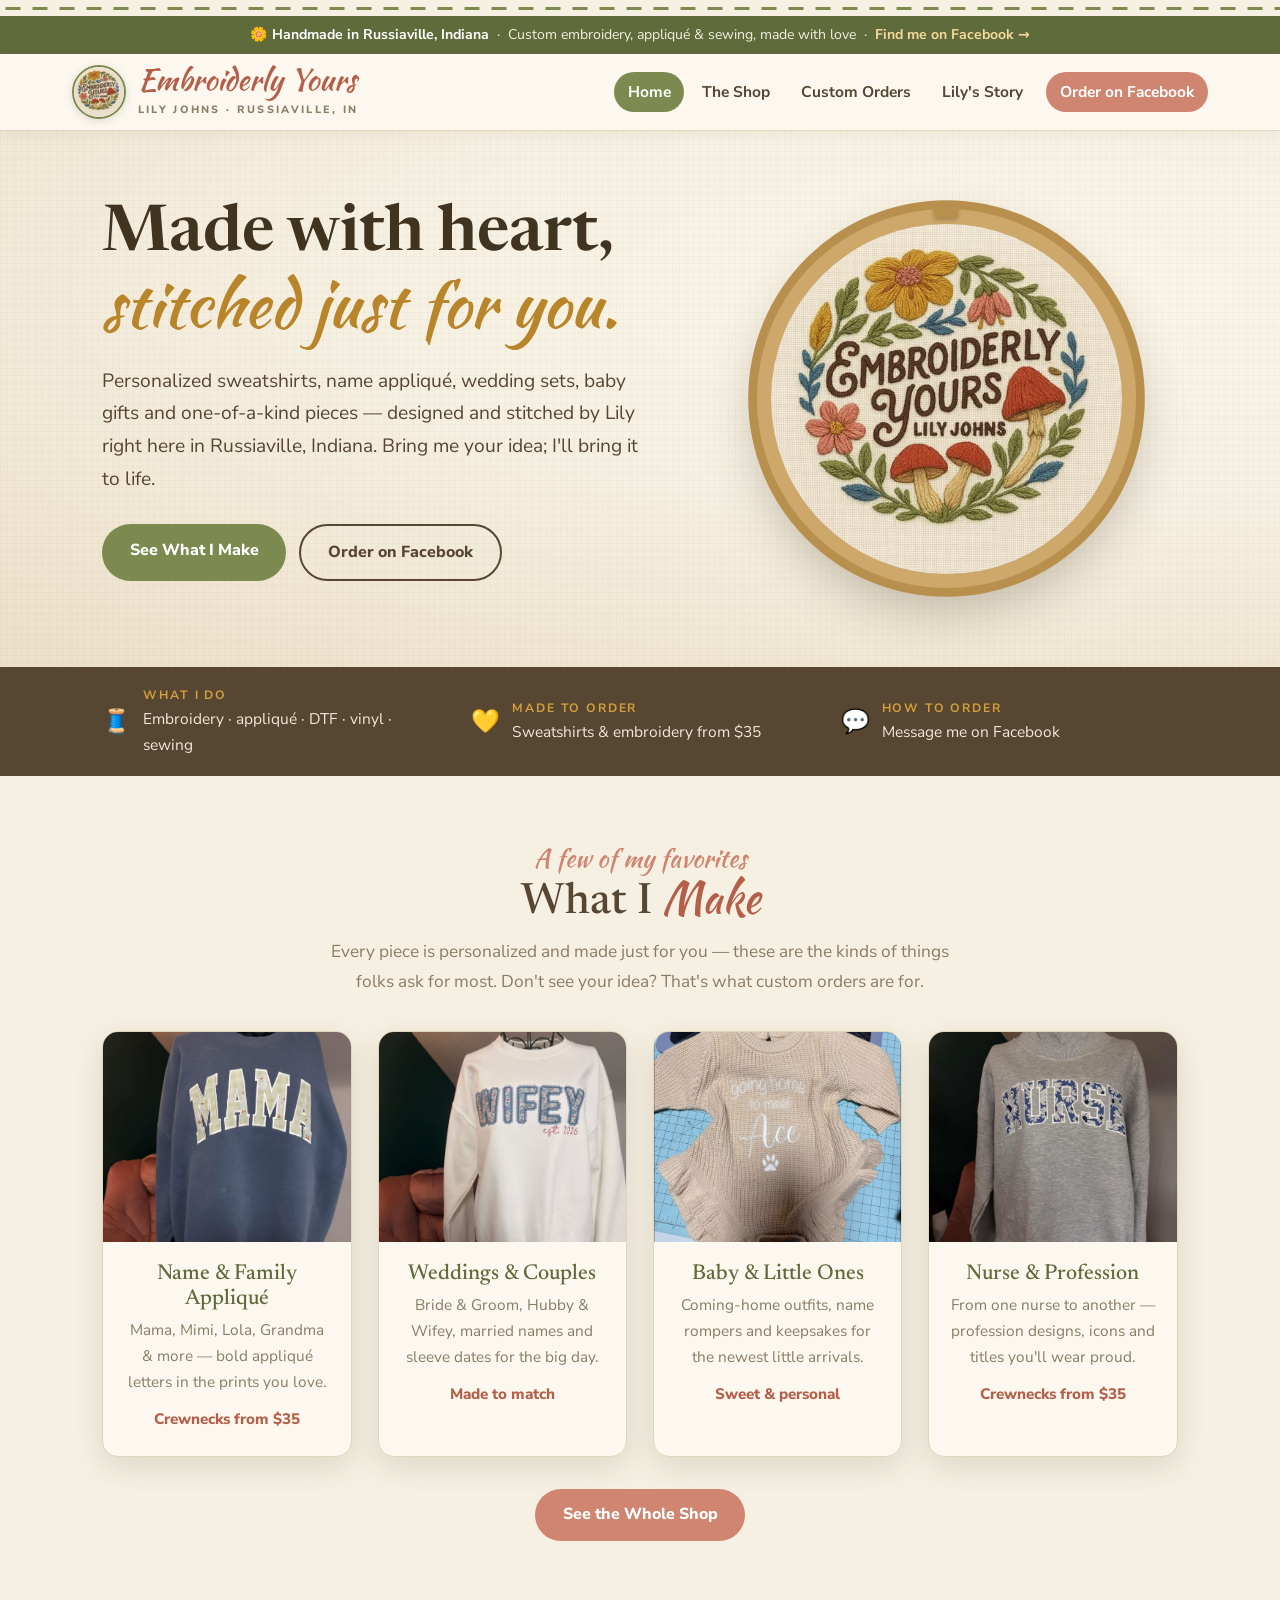
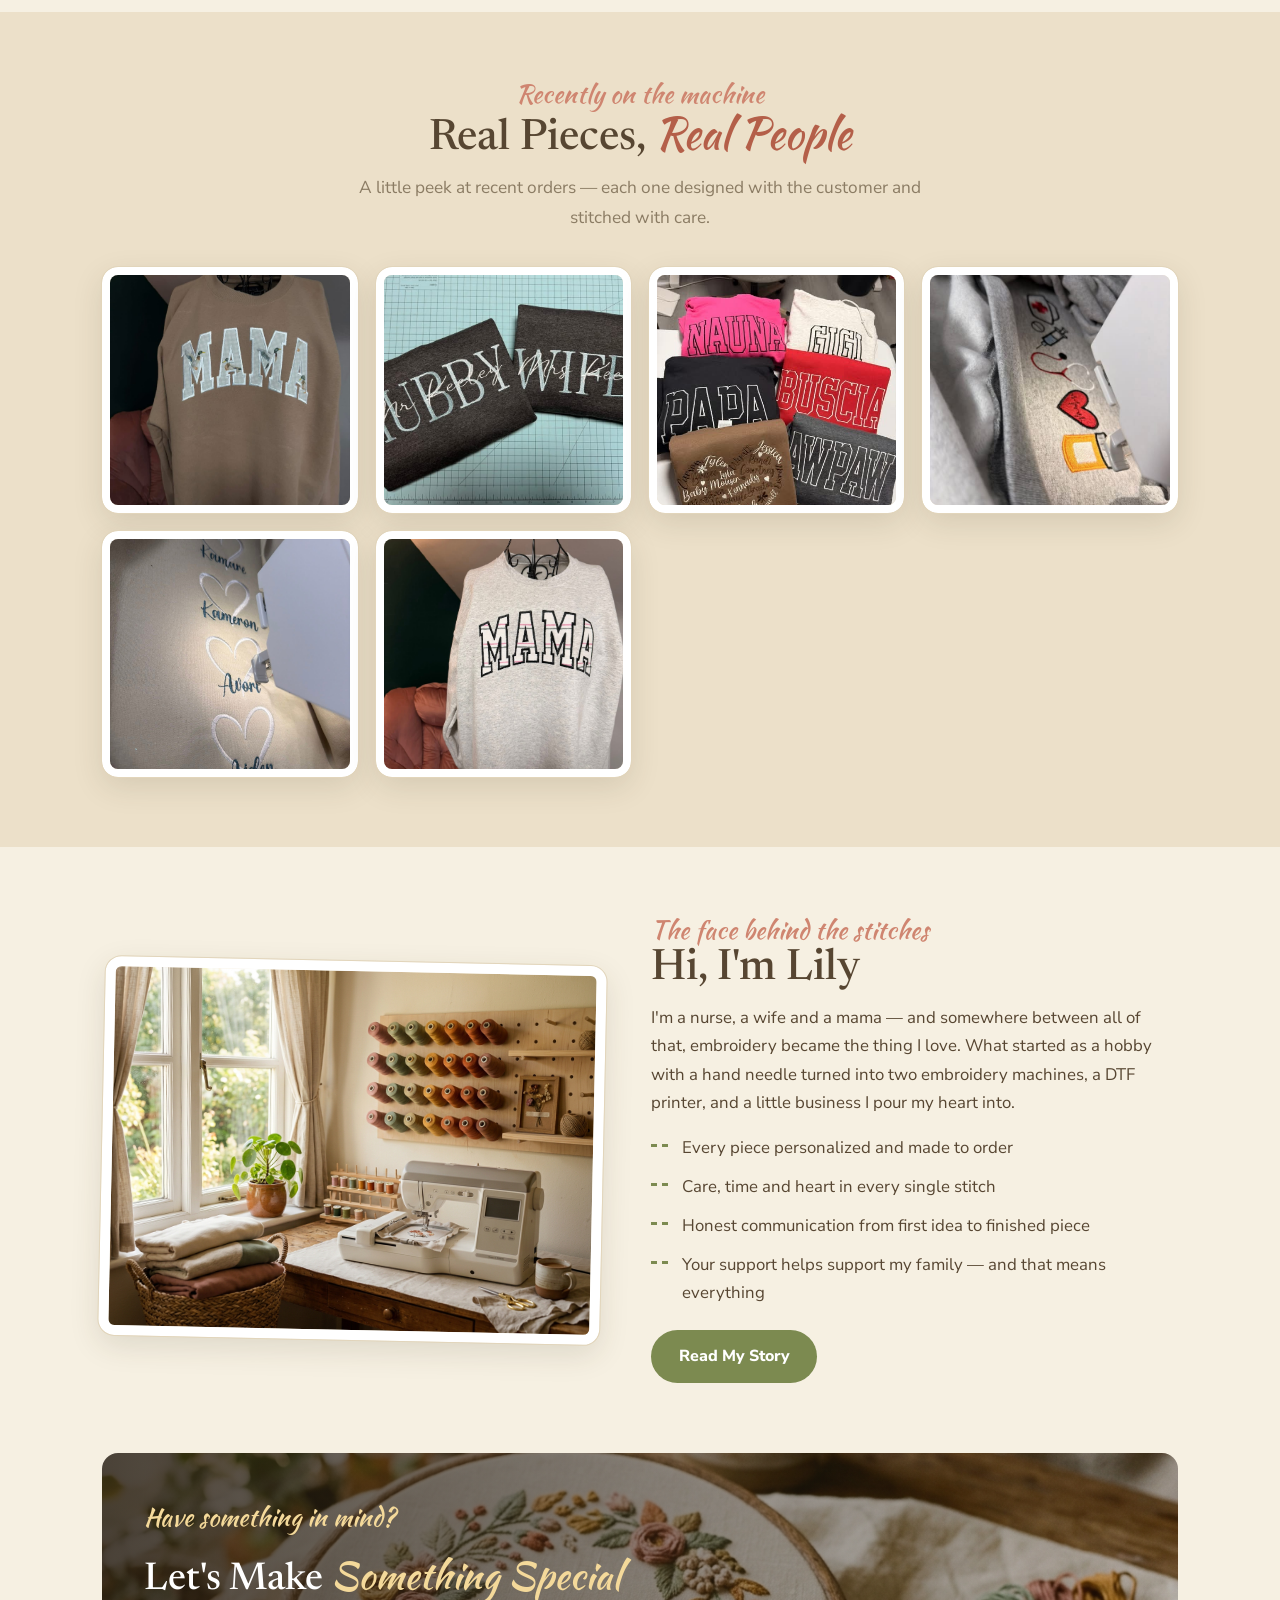
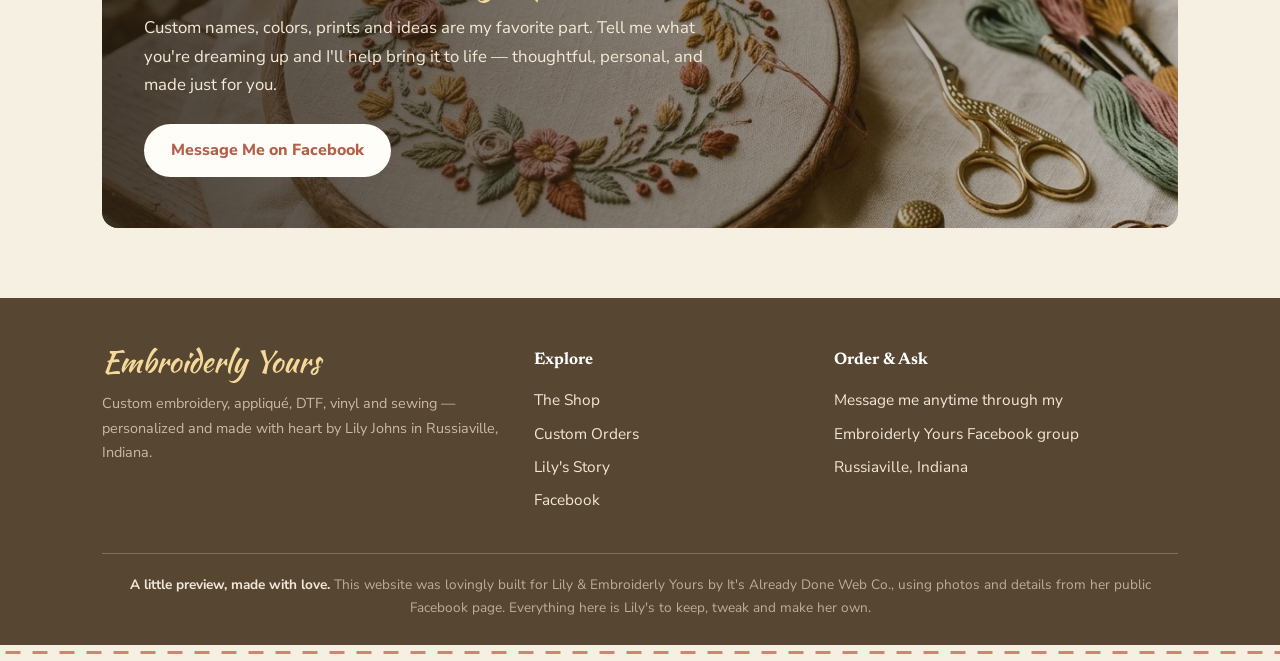
==== commit f5d998ca: "Homepage hero: drop redundant kicker pill The "Custom embroidery · appliqué · DTF · sewing" goldenro" ====
--- a/index.html
+++ b/index.html
@@ -35,7 +35,6 @@
 <section class="hero">
   <div class="wrap hero-inner">
     <div class="hero-text">
-      <span class="kicker">Custom embroidery · appliqué · DTF · sewing</span>
       <h1>Made with heart, <span class="script">stitched just for you.</span></h1>
       <p class="lede">Personalized sweatshirts, name appliqué, wedding sets, baby gifts and one-of-a-kind pieces — designed and stitched by Lily right here in Russiaville, Indiana. Bring me your idea; I'll bring it to life.</p>
       <div class="btns">
